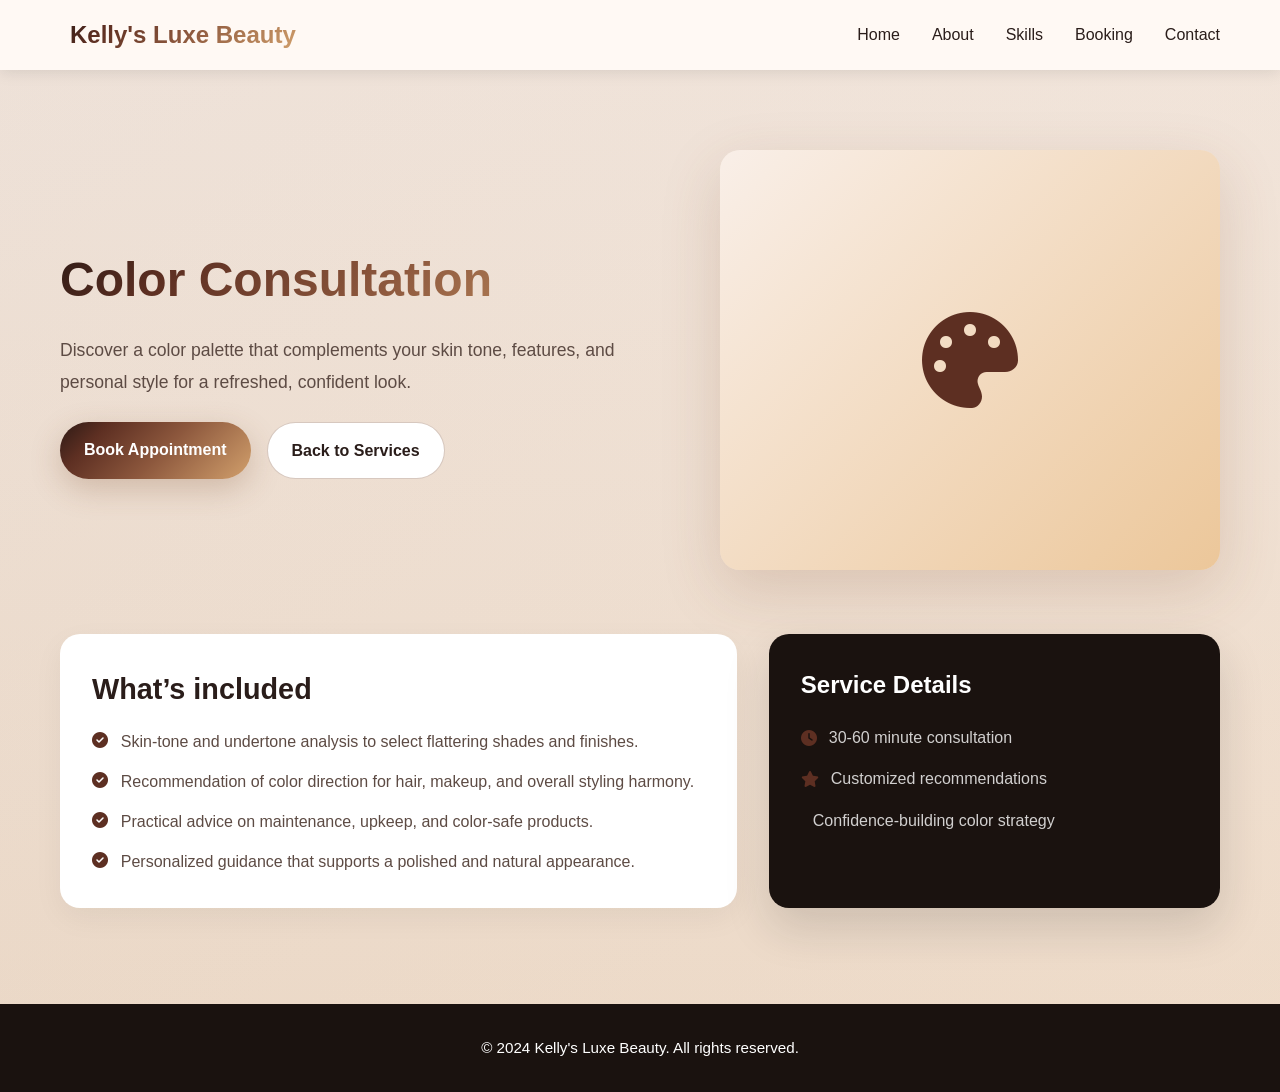
==== color-consultation.html @ 139e2ac3 "i change the logo pic" ====
<!DOCTYPE html>
<html lang="en">
<head>
    <meta charset="UTF-8">
    <meta name="viewport" content="width=device-width, initial-scale=1.0">
    <title>Color Consultation | Kelly's Luxe Beauty</title>
    <link rel="stylesheet" href="styles.css">
    <link rel="stylesheet" href="https://cdnjs.cloudflare.com/ajax/libs/font-awesome/6.4.0/css/all.min.css">
</head>
<body>
    <nav class="navbar">
        <div class="container">
            <div class="nav-wrapper">
                <div class="logo">
                    <i class="fas fa-sparkles"></i>
                    <span>Kelly's Luxe Beauty</span>
                </div>
                <ul class="nav-links">
                    <li><a href="index.html#home">Home</a></li>
                    <li><a href="index.html#about">About</a></li>
                    <li><a href="index.html#skills">Skills</a></li>
                    <li><a href="index.html#booking">Booking</a></li>
                    <li><a href="index.html#contact">Contact</a></li>
                </ul>
                <div class="hamburger">
                    <span></span>
                    <span></span>
                    <span></span>
                </div>
            </div>
        </div>
    </nav>

    <main class="service-page">
        <div class="container">
            <section class="page-hero">
                <div class="page-hero-copy">
                    <h1>Color Consultation</h1>
                    <p>Discover a color palette that complements your skin tone, features, and personal style for a refreshed, confident look.</p>
                    <div class="page-actions">
                        <a href="index.html#booking" class="secondary-btn primary">Book Appointment</a>
                        <a href="index.html#skills" class="secondary-btn light">Back to Services</a>
                    </div>
                </div>
                <div class="page-visual">
                    <i class="fas fa-palette"></i>
                </div>
            </section>

            <section class="service-details">
                <div class="service-card">
                    <h2>What’s included</h2>
                    <ul>
                        <li><i class="fas fa-check-circle"></i><span>Skin-tone and undertone analysis to select flattering shades and finishes.</span></li>
                        <li><i class="fas fa-check-circle"></i><span>Recommendation of color direction for hair, makeup, and overall styling harmony.</span></li>
                        <li><i class="fas fa-check-circle"></i><span>Practical advice on maintenance, upkeep, and color-safe products.</span></li>
                        <li><i class="fas fa-check-circle"></i><span>Personalized guidance that supports a polished and natural appearance.</span></li>
                    </ul>
                </div>

                <aside class="info-panel">
                    <h3>Service Details</h3>
                    <ul>
                        <li><i class="fas fa-clock"></i><span>30-60 minute consultation</span></li>
                        <li><i class="fas fa-star"></i><span>Customized recommendations</span></li>
                        <li><i class="fas fa-sparkles"></i><span>Confidence-building color strategy</span></li>
                    </ul>
                </aside>
            </section>
        </div>
    </main>

    <footer class="footer">
        <div class="container">
            <p>&copy; 2024 Kelly's Luxe Beauty. All rights reserved.</p>
        </div>
    </footer>

    <script src="script.js"></script>
</body>
</html>
---- styles.css ----
:root {
    --primary: #5d2f22;
    --primary-dark: #3b1f18;
    --secondary: #eedcc5;
    --accent: #c78752;
    --dark: #1a120f;
    --light: #f9f2ed;
    --text: #2a1d1a;
    --text-light: #5d4b44;
    --gradient: linear-gradient(135deg, #2d1a15 0%, #5d2f22 20%, #8b563c 52%, #d2a06c 100%);
    --gradient-light: linear-gradient(135deg, #f9efe8 0%, #ecc79a 100%);
}

* {
    margin: 0;
    padding: 0;
    box-sizing: border-box;
}

body {
    font-family: 'Segoe UI', Tahoma, Geneva, Verdana, sans-serif;
    line-height: 1.6;
    color: var(--text);
    background: linear-gradient(180deg, #f8efe8 0%, #f1e1d1 100%);
}

.container {
    max-width: 1200px;
    margin: 0 auto;
    padding: 0 20px;
}

/* ===== NAVIGATION ===== */
.navbar {
    background: rgba(255, 250, 246, 0.9);
    backdrop-filter: blur(8px);
    box-shadow: 0 12px 32px rgba(60, 30, 20, 0.10);
    position: sticky;
    top: 0;
    z-index: 1000;
    transition: all 0.3s ease;
}

.nav-wrapper {
    display: flex;
    justify-content: space-between;
    align-items: center;
    padding: 1rem 0;
}

.logo {
    display: flex;
    align-items: center;
    gap: 10px;
    font-size: 1.5rem;
    font-weight: bold;
    background: var(--gradient);
    -webkit-background-clip: text;
    -webkit-text-fill-color: transparent;
    background-clip: text;
}

.logo i {
    font-size: 2rem;
    color: var(--primary);
}

.nav-links {
    display: flex;
    list-style: none;
    gap: 2rem;
}

.nav-links a {
    text-decoration: none;
    color: var(--text);
    font-weight: 500;
    transition: color 0.3s ease;
    position: relative;
}

.nav-links a:hover {
    color: var(--primary);
}

.nav-links a::after {
    content: '';
    position: absolute;
    width: 0;
    height: 2px;
    bottom: -5px;
    left: 0;
    background: var(--primary);
    transition: width 0.3s ease;
}

.nav-links a:hover::after {
    width: 100%;
}

.hamburger {
    display: none;
    flex-direction: column;
    cursor: pointer;
    gap: 5px;
}

.hamburger span {
    width: 25px;
    height: 3px;
    background: var(--text);
    border-radius: 3px;
    transition: all 0.3s ease;
}

/* ===== HERO SECTION ===== */
.hero {
    display: grid;
    grid-template-columns: 1fr 1fr;
    align-items: center;
    gap: 4rem;
    padding: 6rem 0;
    background: radial-gradient(circle at top left, rgba(216, 168, 111, 0.30), transparent 30%), linear-gradient(135deg, rgba(45, 26, 21, 0.08) 0%, rgba(141, 86, 60, 0.16) 100%);
}

.hero-content {
    animation: slideInLeft 0.8s ease-out;
}

.hero-title {
    font-size: 3.5rem;
    font-weight: 700;
    margin-bottom: 1rem;
    background: var(--gradient);
    -webkit-background-clip: text;
    -webkit-text-fill-color: transparent;
    background-clip: text;
    line-height: 1.2;
}

.hero-subtitle {
    font-size: 1.5rem;
    color: var(--primary);
    font-weight: 600;
    margin-bottom: 1rem;
}

.hero-description {
    font-size: 1.1rem;
    color: var(--text-light);
    margin-bottom: 2rem;
    line-height: 1.8;
}

.cta-button {
    display: inline-block;
    padding: 15px 40px;
    background: var(--gradient);
    color: white;
    text-decoration: none;
    border-radius: 50px;
    font-weight: 600;
    transition: transform 0.3s ease, box-shadow 0.3s ease;
    box-shadow: 0 14px 38px rgba(45, 26, 21, 0.30);
}

.cta-button:hover {
    transform: translateY(-3px);
    box-shadow: 0 15px 40px rgba(122, 74, 45, 0.38);
}

.hero-image {
    animation: slideInRight 0.8s ease-out;
}

.brand-logo {
    display: block;
    width: 100%;
    max-width: 520px;
    max-height: 620px;
    margin: 0 auto;
    object-fit: contain;
    border-radius: 20px;
    box-shadow: 0 20px 60px rgba(122, 74, 45, 0.22);
}

.image-placeholder {
    width: 100%;
    aspect-ratio: 1;
    background: var(--gradient-light);
    border-radius: 20px;
    display: flex;
    align-items: center;
    justify-content: center;
    font-size: 5rem;
    color: var(--primary);
    box-shadow: 0 20px 60px rgba(122, 74, 45, 0.22);
}

.image-placeholder-secondary {
    width: 100%;
    aspect-ratio: 4/5;
    background: var(--gradient-light);
    border-radius: 20px;
    display: flex;
    align-items: center;
    justify-content: center;
    font-size: 5rem;
    color: var(--primary);
    box-shadow: 0 20px 60px rgba(122, 74, 45, 0.22);
}

/* ===== ABOUT SECTION ===== */
.about {
    padding: 6rem 0;
    background: white;
}

.section-title {
    font-size: 2.5rem;
    font-weight: 700;
    text-align: center;
    margin-bottom: 3rem;
    background: var(--gradient);
    -webkit-background-clip: text;
    -webkit-text-fill-color: transparent;
    background-clip: text;
}

.about-content {
    display: grid;
    grid-template-columns: 1fr 1fr;
    gap: 4rem;
    align-items: center;
}

.about-text p {
    margin-bottom: 1.5rem;
    font-size: 1.05rem;
    color: var(--text-light);
    line-height: 1.9;
}

/* ===== SKILLS SECTION ===== */
.skills {
    padding: 6rem 0;
    background: linear-gradient(135deg, rgba(122, 74, 45, 0.06) 0%, rgba(200, 143, 91, 0.06) 100%);
}

.skills-grid {
    display: grid;
    grid-template-columns: repeat(auto-fit, minmax(300px, 1fr));
    gap: 2rem;
}

.skill-card {
    background: white;
    padding: 2rem;
    border-radius: 15px;
    text-align: center;
    transition: transform 0.3s ease, box-shadow 0.3s ease;
    box-shadow: 0 5px 20px rgba(0, 0, 0, 0.08);
}

.skill-card:hover {
    transform: translateY(-10px);
    box-shadow: 0 20px 50px rgba(122, 74, 45, 0.2);
}

.skill-icon {
    width: 70px;
    height: 70px;
    margin: 0 auto 1rem;
    background: var(--gradient-light);
    border-radius: 15px;
    display: flex;
    align-items: center;
    justify-content: center;
    font-size: 2rem;
    color: var(--primary);
}

.skill-card h3 {
    font-size: 1.3rem;
    margin-bottom: 0.8rem;
    color: var(--text);
}

.skill-card p {
    color: var(--text-light);
    line-height: 1.6;
}

.service-card-link {
    display: block;
    text-decoration: none;
    color: inherit;
}

.service-link-text {
    display: inline-block;
    margin-top: 1rem;
    color: var(--primary);
    font-weight: 600;
}

/* ===== SERVICE DETAIL PAGE ===== */
.service-page {
    padding: 5rem 0 6rem;
    background: linear-gradient(135deg, rgba(122, 74, 45, 0.08) 0%, rgba(200, 143, 91, 0.08) 100%);
}

.page-hero {
    display: grid;
    grid-template-columns: 1.1fr 0.9fr;
    gap: 3rem;
    align-items: center;
    margin-bottom: 4rem;
}

.page-hero-copy h1 {
    font-size: 3rem;
    margin-bottom: 1rem;
    background: var(--gradient);
    -webkit-background-clip: text;
    -webkit-text-fill-color: transparent;
    background-clip: text;
}

.page-hero-copy p {
    font-size: 1.1rem;
    color: var(--text-light);
    line-height: 1.8;
    margin-bottom: 1.5rem;
}

.page-actions {
    display: flex;
    flex-wrap: wrap;
    gap: 1rem;
}

.secondary-btn {
    display: inline-block;
    padding: 0.9rem 1.5rem;
    border-radius: 50px;
    text-decoration: none;
    font-weight: 600;
    transition: all 0.3s ease;
}

.secondary-btn.primary {
    background: var(--gradient);
    color: white;
    box-shadow: 0 10px 30px rgba(122, 74, 45, 0.25);
}

.secondary-btn.light {
    background: white;
    color: var(--text);
    border: 1px solid rgba(122, 74, 45, 0.3);
}

.page-visual {
    width: 100%;
    min-height: 420px;
    border-radius: 20px;
    background: var(--gradient-light);
    display: flex;
    align-items: center;
    justify-content: center;
    font-size: 6rem;
    color: var(--primary);
    box-shadow: 0 20px 60px rgba(122, 74, 45, 0.18);
}

.service-details {
    display: grid;
    grid-template-columns: 1.2fr 0.8fr;
    gap: 2rem;
}

.service-card {
    background: white;
    border-radius: 20px;
    padding: 2rem;
    box-shadow: 0 10px 30px rgba(0, 0, 0, 0.05);
}

.service-card h2 {
    font-size: 1.8rem;
    margin-bottom: 1rem;
    color: var(--text);
}

.service-card ul {
    list-style: none;
    display: grid;
    gap: 0.8rem;
}

.service-card li {
    display: flex;
    gap: 0.8rem;
    align-items: flex-start;
    color: var(--text-light);
    line-height: 1.7;
}

.service-card li i {
    color: var(--primary);
    margin-top: 0.2rem;
}

.info-panel {
    background: var(--dark);
    color: white;
    border-radius: 20px;
    padding: 2rem;
    box-shadow: 0 20px 45px rgba(26, 26, 26, 0.15);
}

.info-panel h3 {
    font-size: 1.5rem;
    margin-bottom: 1.25rem;
}

.info-panel ul {
    list-style: none;
    display: grid;
    gap: 1rem;
}

.info-panel li {
    display: flex;
    align-items: center;
    gap: 0.75rem;
    color: rgba(255, 255, 255, 0.8);
}

.info-panel i {
    color: var(--primary);
}

/* ===== BOOKING SECTION ===== */
.booking {
    padding: 6rem 0;
    background: white;
}

.booking-content {
    display: grid;
    grid-template-columns: 1fr 1fr;
    gap: 3rem;
}

.calendar-container {
    background: var(--gradient-light);
    padding: 2rem;
    border-radius: 15px;
    box-shadow: 0 10px 30px rgba(122, 74, 45, 0.18);
}

.booking-intro {
    margin: -0.5rem 0 1rem;
    color: var(--text-light);
    font-size: 0.95rem;
    text-align: center;
}

.calendar-header {
    display: flex;
    justify-content: space-between;
    align-items: center;
    margin-bottom: 2rem;
}

.calendar-header h3 {
    font-size: 1.3rem;
    color: var(--text);
    min-width: 150px;
    text-align: center;
}

.month-btn {
    background: white;
    border: 2px solid var(--primary);
    color: var(--primary);
    width: 40px;
    height: 40px;
    border-radius: 50%;
    cursor: pointer;
    transition: all 0.3s ease;
    font-size: 1rem;
}

.month-btn:hover {
    background: var(--primary);
    color: white;
}

.calendar {
    background: white;
    padding: 1.5rem;
    border-radius: 10px;
}

.weekdays {
    display: grid;
    grid-template-columns: repeat(7, 1fr);
    gap: 0.5rem;
    margin-bottom: 1rem;
    text-align: center;
}

.weekdays div {
    font-weight: 600;
    color: var(--primary);
    font-size: 0.9rem;
}

.days {
    display: grid;
    grid-template-columns: repeat(7, 1fr);
    gap: 0.5rem;
}

.day {
    aspect-ratio: 1;
    display: flex;
    align-items: center;
    justify-content: center;
    border-radius: 8px;
    cursor: pointer;
    font-weight: 500;
    transition: all 0.3s ease;
    background: var(--light);
}

.day.available {
    background: rgba(122, 74, 45, 0.14);
    border: 1px solid rgba(122, 74, 45, 0.2);
}

.day:hover {
    background: var(--secondary);
    color: var(--primary);
}

.day.other-month {
    color: #ccc;
    cursor: not-allowed;
}

.day.blocked {
    background: #f1f1f1;
    color: #b0b0b0;
    cursor: not-allowed;
    text-decoration: line-through;
}

.day.selected {
    background: var(--gradient);
    color: white;
}

.booking-form {
    background: var(--light);
    padding: 2rem;
    border-radius: 15px;
}

.booking-form h3 {
    font-size: 1.3rem;
    margin-bottom: 1.5rem;
    color: var(--text);
}

.form-group {
    margin-bottom: 1.5rem;
}

.form-group label {
    display: block;
    margin-bottom: 0.5rem;
    font-weight: 600;
    color: var(--text);
}

.form-group input,
.form-group select,
.form-group textarea {
    width: 100%;
    padding: 0.8rem;
    border: 2px solid #e0e0e0;
    border-radius: 8px;
    font-size: 1rem;
    transition: border-color 0.3s ease;
    font-family: inherit;
}

.form-group input:focus,
.form-group select:focus,
.form-group textarea:focus {
    outline: none;
    border-color: var(--primary);
}

.submit-btn {
    width: 100%;
    padding: 1rem;
    background: var(--gradient);
    color: white;
    border: none;
    border-radius: 8px;
    font-size: 1rem;
    font-weight: 600;
    cursor: pointer;
    transition: transform 0.3s ease, box-shadow 0.3s ease;
}

.submit-btn:hover {
    transform: translateY(-2px);
    box-shadow: 0 10px 25px rgba(122, 74, 45, 0.3);
}

.booking-message {
    margin-top: 1.5rem;
    padding: 1rem;
    border-radius: 8px;
    text-align: center;
    display: none;
}

.booking-message.success {
    display: block;
    background: #d4edda;
    color: #155724;
    border: 1px solid #c3e6cb;
}

.booking-message.error {
    display: block;
    background: #f8d7da;
    color: #721c24;
    border: 1px solid #f5c6cb;
}

/* ===== CONTACT SECTION ===== */
.contact {
    padding: 6rem 0;
    background: linear-gradient(135deg, rgba(122, 74, 45, 0.12) 0%, rgba(200, 143, 91, 0.12) 100%);
}

.contact-content {
    display: grid;
    grid-template-columns: 1fr 1fr;
    gap: 4rem;
}

.contact-info {
    display: flex;
    flex-direction: column;
    gap: 2rem;
}

.contact-item {
    display: flex;
    gap: 1.5rem;
    padding: 1.5rem;
    background: white;
    border-radius: 10px;
    box-shadow: 0 5px 20px rgba(0, 0, 0, 0.05);
    transition: transform 0.3s ease;
}

.contact-item:hover {
    transform: translateX(10px);
}

.contact-icon {
    width: 60px;
    height: 60px;
    background: var(--gradient-light);
    border-radius: 10px;
    display: flex;
    align-items: center;
    justify-content: center;
    font-size: 1.5rem;
    color: var(--primary);
    flex-shrink: 0;
}

.contact-details h4 {
    font-size: 1.1rem;
    margin-bottom: 0.5rem;
    color: var(--text);
}

.contact-details p {
    color: var(--text-light);
}

.contact-details a {
    color: var(--primary);
    text-decoration: none;
    transition: color 0.3s ease;
}

.contact-details a:hover {
    color: var(--primary-dark);
    text-decoration: underline;
}

.social-links {
    background: white;
    padding: 2rem;
    border-radius: 15px;
    box-shadow: 0 10px 30px rgba(0, 0, 0, 0.1);
    display: flex;
    flex-direction: column;
    align-items: center;
    justify-content: center;
    gap: 2rem;
}

.social-links h3 {
    font-size: 1.3rem;
    color: var(--text);
}

.socials {
    display: flex;
    gap: 1.5rem;
}

.social-btn {
    width: 50px;
    height: 50px;
    background: var(--gradient);
    color: white;
    border-radius: 50%;
    display: flex;
    align-items: center;
    justify-content: center;
    font-size: 1.2rem;
    text-decoration: none;
    transition: transform 0.3s ease, box-shadow 0.3s ease;
}

.social-btn:hover {
    transform: translateY(-5px) scale(1.1);
    box-shadow: 0 10px 25px rgba(122, 74, 45, 0.3);
}

/* ===== FOOTER ===== */
.footer {
    background: var(--dark);
    color: white;
    padding: 2rem 0;
    text-align: center;
}

.footer p {
    margin: 0;
    font-size: 0.95rem;
}

.footer i {
    color: #ff6b6b;
}

/* ===== ANIMATIONS ===== */
@keyframes slideInLeft {
    from {
        opacity: 0;
        transform: translateX(-50px);
    }
    to {
        opacity: 1;
        transform: translateX(0);
    }
}

@keyframes slideInRight {
    from {
        opacity: 0;
        transform: translateX(50px);
    }
    to {
        opacity: 1;
        transform: translateX(0);
    }
}

/* ===== RESPONSIVE ===== */
@media (max-width: 768px) {
    .nav-links {
        display: none;
    }

    .hamburger {
        display: flex;
    }

    .hero {
        grid-template-columns: 1fr;
        padding: 3rem 0;
    }

    .hero-title {
        font-size: 2.5rem;
    }

    .hero-subtitle {
        font-size: 1.2rem;
    }

    .about-content,
    .booking-content,
    .contact-content {
        grid-template-columns: 1fr;
    }

    .section-title {
        font-size: 2rem;
    }

    .skills-grid {
        grid-template-columns: 1fr;
    }
}

@media (max-width: 480px) {
    .logo {
        font-size: 1.2rem;
    }

    .hero-title {
        font-size: 1.8rem;
    }

    .hero-subtitle {
        font-size: 1rem;
    }

    .hero-description {
        font-size: 0.95rem;
    }

    .section-title {
        font-size: 1.5rem;
    }

    .weekdays,
    .days {
        gap: 0.3rem;
    }
}
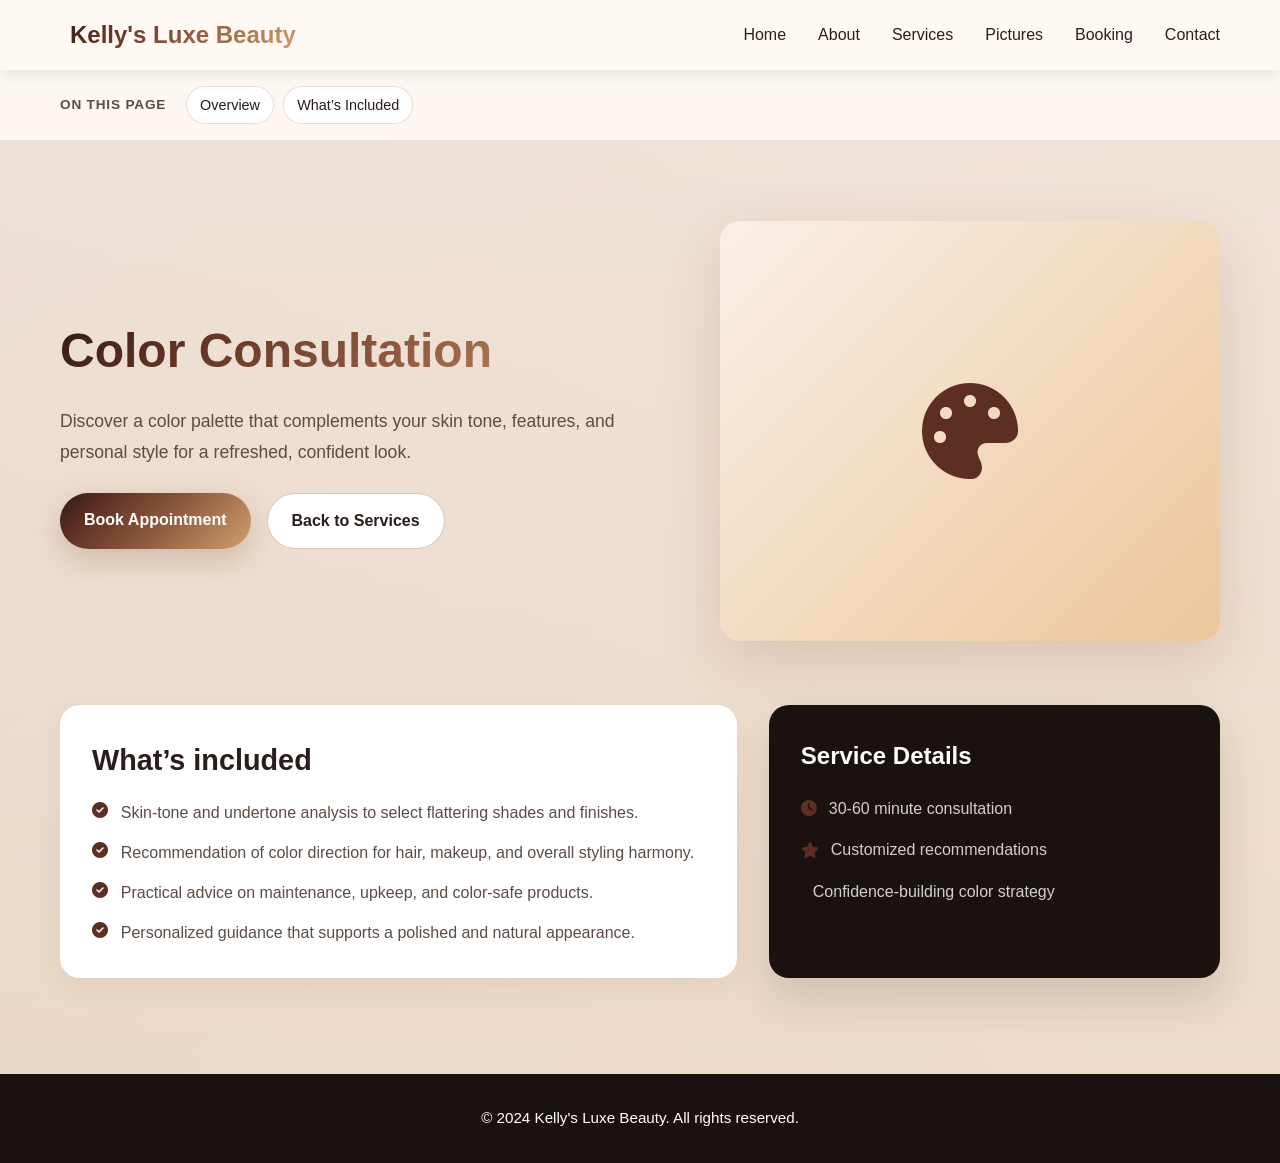
==== commit a68037e4: "Updated portfolio and picture gallery" ====
--- a/color-consultation.html
+++ b/color-consultation.html
@@ -18,7 +18,8 @@
                 <ul class="nav-links">
                     <li><a href="index.html#home">Home</a></li>
                     <li><a href="index.html#about">About</a></li>
-                    <li><a href="index.html#skills">Skills</a></li>
+                    <li><a href="index.html#skills">Services</a></li>
+                    <li><a href="pictures.html">Pictures</a></li>
                     <li><a href="index.html#booking">Booking</a></li>
                     <li><a href="index.html#contact">Contact</a></li>
                 </ul>
@@ -31,9 +32,19 @@
         </div>
     </nav>
 
+    <nav class="table-of-contents" aria-label="Table of contents">
+        <div class="container">
+            <h2>On this page</h2>
+            <ul>
+                <li><a href="#page-overview">Overview</a></li>
+                <li><a href="#service-details">What’s Included</a></li>
+            </ul>
+        </div>
+    </nav>
+
     <main class="service-page">
         <div class="container">
-            <section class="page-hero">
+            <section class="page-hero" id="page-overview">
                 <div class="page-hero-copy">
                     <h1>Color Consultation</h1>
                     <p>Discover a color palette that complements your skin tone, features, and personal style for a refreshed, confident look.</p>
@@ -47,7 +58,7 @@
                 </div>
             </section>
 
-            <section class="service-details">
+            <section class="service-details" id="service-details">
                 <div class="service-card">
                     <h2>What’s included</h2>
                     <ul>
--- a/styles.css
+++ b/styles.css
@@ -98,6 +98,52 @@
     width: 100%;
 }
 
+.table-of-contents {
+    padding: 1rem 0;
+    background: rgba(255, 250, 246, 0.75);
+    border-bottom: 1px solid rgba(122, 74, 45, 0.12);
+}
+
+.table-of-contents .container {
+    display: flex;
+    align-items: center;
+    gap: 1.25rem;
+}
+
+.table-of-contents h2 {
+    flex: 0 0 auto;
+    color: var(--text-light);
+    font-size: 0.85rem;
+    letter-spacing: 0.06em;
+    text-transform: uppercase;
+}
+
+.table-of-contents ul {
+    display: flex;
+    flex-wrap: wrap;
+    gap: 0.6rem;
+    list-style: none;
+}
+
+.table-of-contents a {
+    display: block;
+    padding: 0.4rem 0.8rem;
+    border: 1px solid rgba(122, 74, 45, 0.18);
+    border-radius: 999px;
+    background: white;
+    color: var(--text);
+    font-size: 0.9rem;
+    text-decoration: none;
+    transition: background 0.2s ease, color 0.2s ease, border-color 0.2s ease;
+}
+
+.table-of-contents a:hover,
+.table-of-contents a:focus-visible {
+    border-color: var(--primary);
+    background: var(--primary);
+    color: white;
+}
+
 .hamburger {
     display: none;
     flex-direction: column;
@@ -205,9 +251,16 @@
     display: flex;
     align-items: center;
     justify-content: center;
-    font-size: 5rem;
-    color: var(--primary);
+    overflow: hidden;
     box-shadow: 0 20px 60px rgba(122, 74, 45, 0.22);
+}
+
+.story-image {
+    width: 100%;
+    height: 100%;
+    object-fit: cover;
+    display: block;
+    border-radius: 20px;
 }
 
 /* ===== ABOUT SECTION ===== */
@@ -241,6 +294,22 @@
     line-height: 1.9;
 }
 
+.about-image {
+    display: flex;
+    align-items: center;
+    justify-content: center;
+}
+
+.story-image {
+    width: 100%;
+    max-width: 420px;
+    aspect-ratio: 4 / 5;
+    object-fit: cover;
+    border-radius: 20px;
+    box-shadow: 0 20px 60px rgba(122, 74, 45, 0.22);
+    display: block;
+}
+
 /* ===== SKILLS SECTION ===== */
 .skills {
     padding: 6rem 0;
@@ -440,6 +509,172 @@
 
 .info-panel i {
     color: var(--primary);
+}
+
+/* ===== FINGERWAVE GALLERY ===== */
+.fingerwave-gallery {
+    padding-top: 1rem;
+}
+
+.section-heading {
+    text-align: center;
+    margin-bottom: 2rem;
+}
+
+.eyebrow {
+    color: var(--primary);
+    font-size: 0.85rem;
+    font-weight: 700;
+    letter-spacing: 0.12em;
+    text-transform: uppercase;
+    margin-bottom: 0.5rem;
+}
+
+.section-heading h2 {
+    font-size: 2rem;
+    color: var(--text);
+}
+
+.gallery-grid {
+    display: grid;
+    grid-template-columns: repeat(2, minmax(0, 1fr));
+    gap: 2rem;
+}
+
+.gallery-item {
+    overflow: hidden;
+    border-radius: 20px;
+    background: white;
+    box-shadow: 0 12px 35px rgba(60, 30, 20, 0.12);
+}
+
+.gallery-item img {
+    display: block;
+    width: 100%;
+    height: 500px;
+    object-fit: cover;
+    transition: transform 0.35s ease;
+}
+
+.gallery-item:hover img {
+    transform: scale(1.03);
+}
+
+/* ===== PICTURES PAGE ===== */
+.pictures-page {
+    min-height: calc(100vh - 90px);
+}
+
+.pictures-intro {
+    max-width: 720px;
+    margin: 0 auto 3rem;
+    text-align: center;
+}
+
+.pictures-intro h1 {
+    font-size: 3rem;
+    margin-bottom: 1rem;
+    background: var(--gradient);
+    -webkit-background-clip: text;
+    -webkit-text-fill-color: transparent;
+    background-clip: text;
+}
+
+.pictures-intro p {
+    color: var(--text-light);
+    font-size: 1.1rem;
+    line-height: 1.8;
+}
+
+.picture-albums {
+    display: grid;
+    gap: 1rem;
+}
+
+.picture-album {
+    overflow: hidden;
+    border: 1px solid rgba(122, 74, 45, 0.18);
+    border-radius: 16px;
+    background: rgba(255, 255, 255, 0.72);
+    box-shadow: 0 8px 24px rgba(60, 30, 20, 0.08);
+}
+
+.picture-album summary {
+    display: flex;
+    align-items: center;
+    gap: 0.85rem;
+    padding: 1.1rem 1.3rem;
+    color: var(--text);
+    cursor: pointer;
+    font-weight: 700;
+    list-style: none;
+}
+
+.picture-album summary::-webkit-details-marker {
+    display: none;
+}
+
+.picture-album summary::after {
+    content: '+';
+    margin-left: auto;
+    color: var(--primary);
+    font-size: 1.5rem;
+    line-height: 1;
+}
+
+.picture-album[open] summary::after {
+    content: '−';
+}
+
+.picture-album summary i {
+    color: var(--primary);
+    font-size: 1.2rem;
+}
+
+.picture-album summary small {
+    margin-left: auto;
+    color: var(--text-light);
+    font-size: 0.85rem;
+    font-weight: 500;
+}
+
+.picture-album[open] summary small {
+    margin-left: 0;
+}
+
+.picture-album .pictures-grid {
+    padding: 0 1rem 1rem;
+}
+
+.pictures-grid {
+    display: grid;
+    grid-template-columns: repeat(auto-fit, minmax(240px, 1fr));
+    gap: 1.5rem;
+}
+
+.picture-item {
+    overflow: hidden;
+    border-radius: 18px;
+    background: white;
+    box-shadow: 0 12px 35px rgba(60, 30, 20, 0.12);
+}
+
+.picture-item img {
+    display: block;
+    width: 100%;
+    aspect-ratio: 4 / 5;
+    object-fit: cover;
+    transition: transform 0.35s ease;
+}
+
+.picture-item:hover img {
+    transform: scale(1.03);
+}
+
+.picture-item figcaption {
+    padding: 0.9rem 1rem;
+    color: var(--text);
+    font-weight: 600;
 }
 
 /* ===== BOOKING SECTION ===== */
@@ -799,6 +1034,16 @@
         display: none;
     }
 
+    .table-of-contents .container {
+        align-items: flex-start;
+        flex-direction: column;
+        gap: 0.65rem;
+    }
+
+    .table-of-contents ul {
+        gap: 0.45rem;
+    }
+
     .hamburger {
         display: flex;
     }
@@ -829,6 +1074,23 @@
     .skills-grid {
         grid-template-columns: 1fr;
     }
+
+    .gallery-grid {
+        grid-template-columns: 1fr;
+    }
+
+    .gallery-item img {
+        height: 420px;
+    }
+
+    .pictures-intro h1 {
+        font-size: 2.5rem;
+    }
+
+    .pictures-grid {
+        grid-template-columns: repeat(2, minmax(0, 1fr));
+        gap: 1rem;
+    }
 }
 
 @media (max-width: 480px) {
@@ -848,6 +1110,15 @@
         font-size: 0.95rem;
     }
 
+    .pictures-grid {
+        grid-template-columns: 1fr;
+    }
+
+    .picture-album summary {
+        padding: 1rem;
+        gap: 0.65rem;
+    }
+
     .section-title {
         font-size: 1.5rem;
     }
